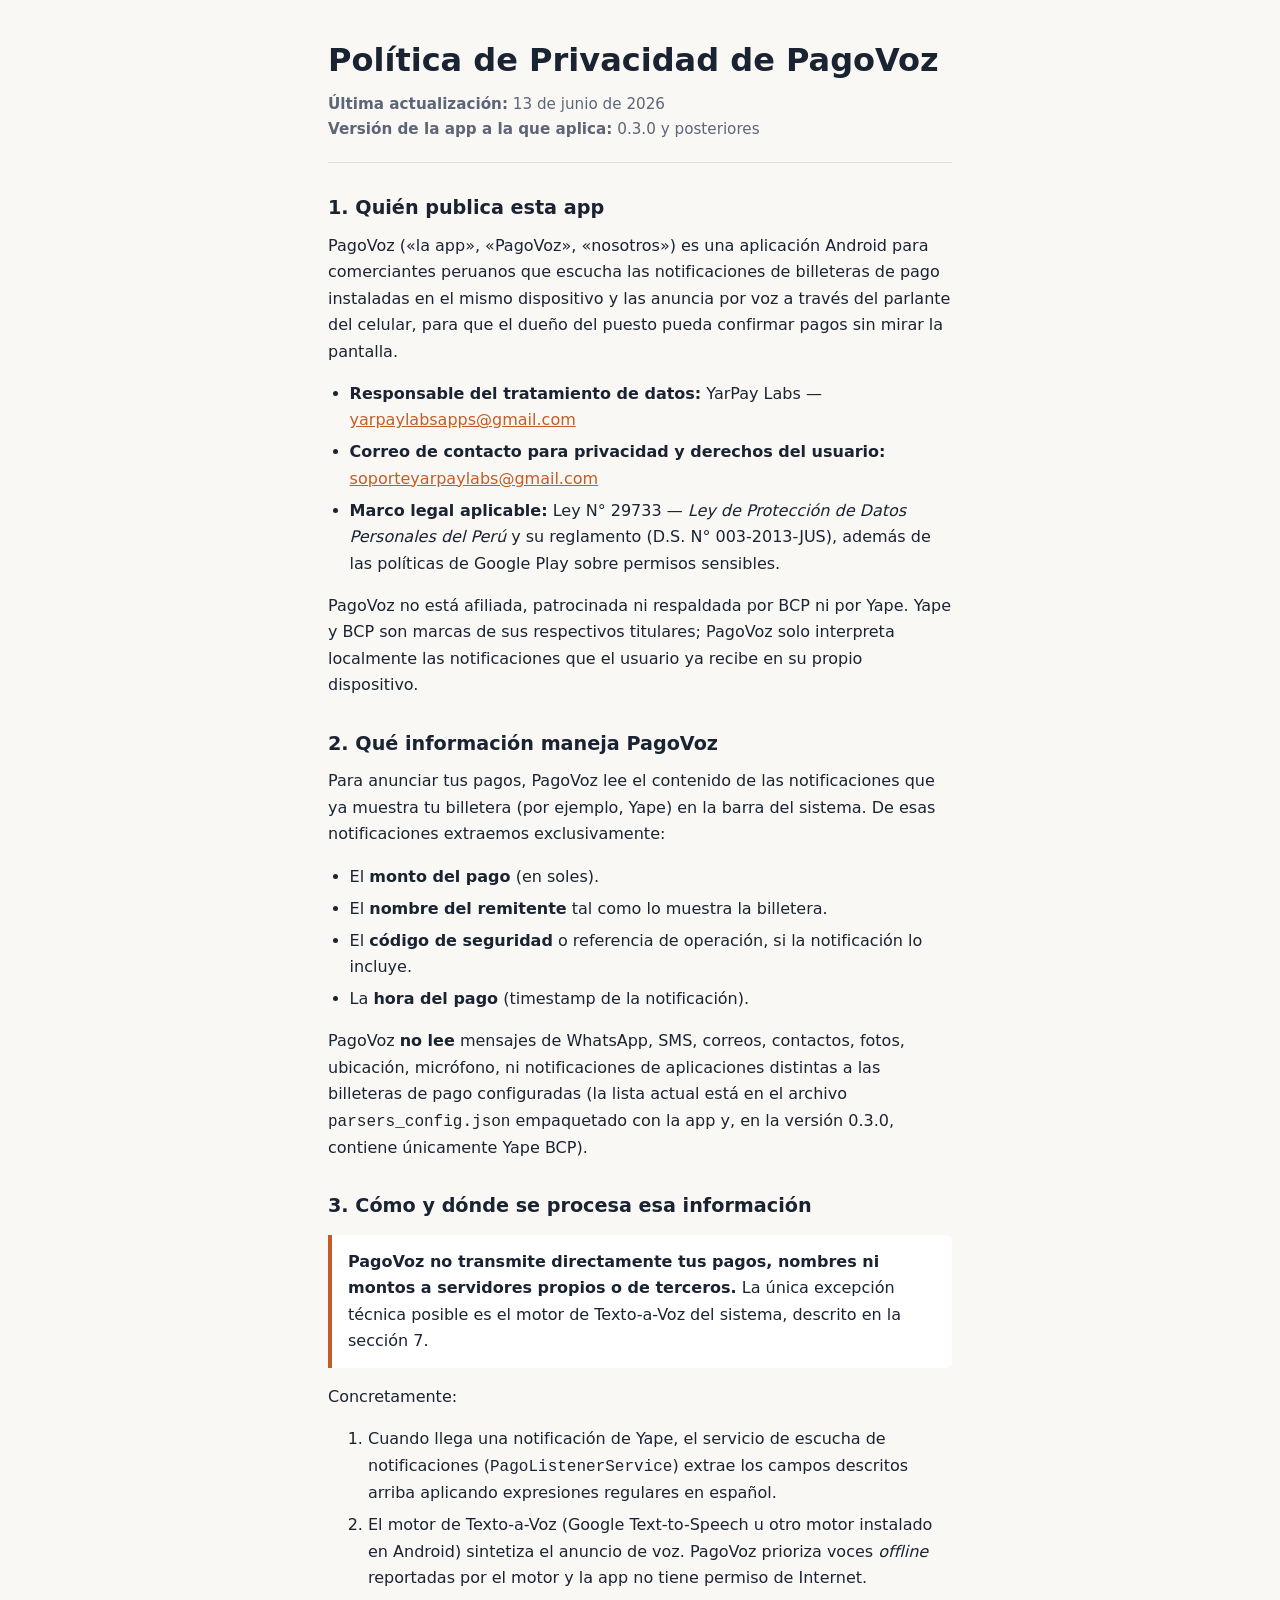
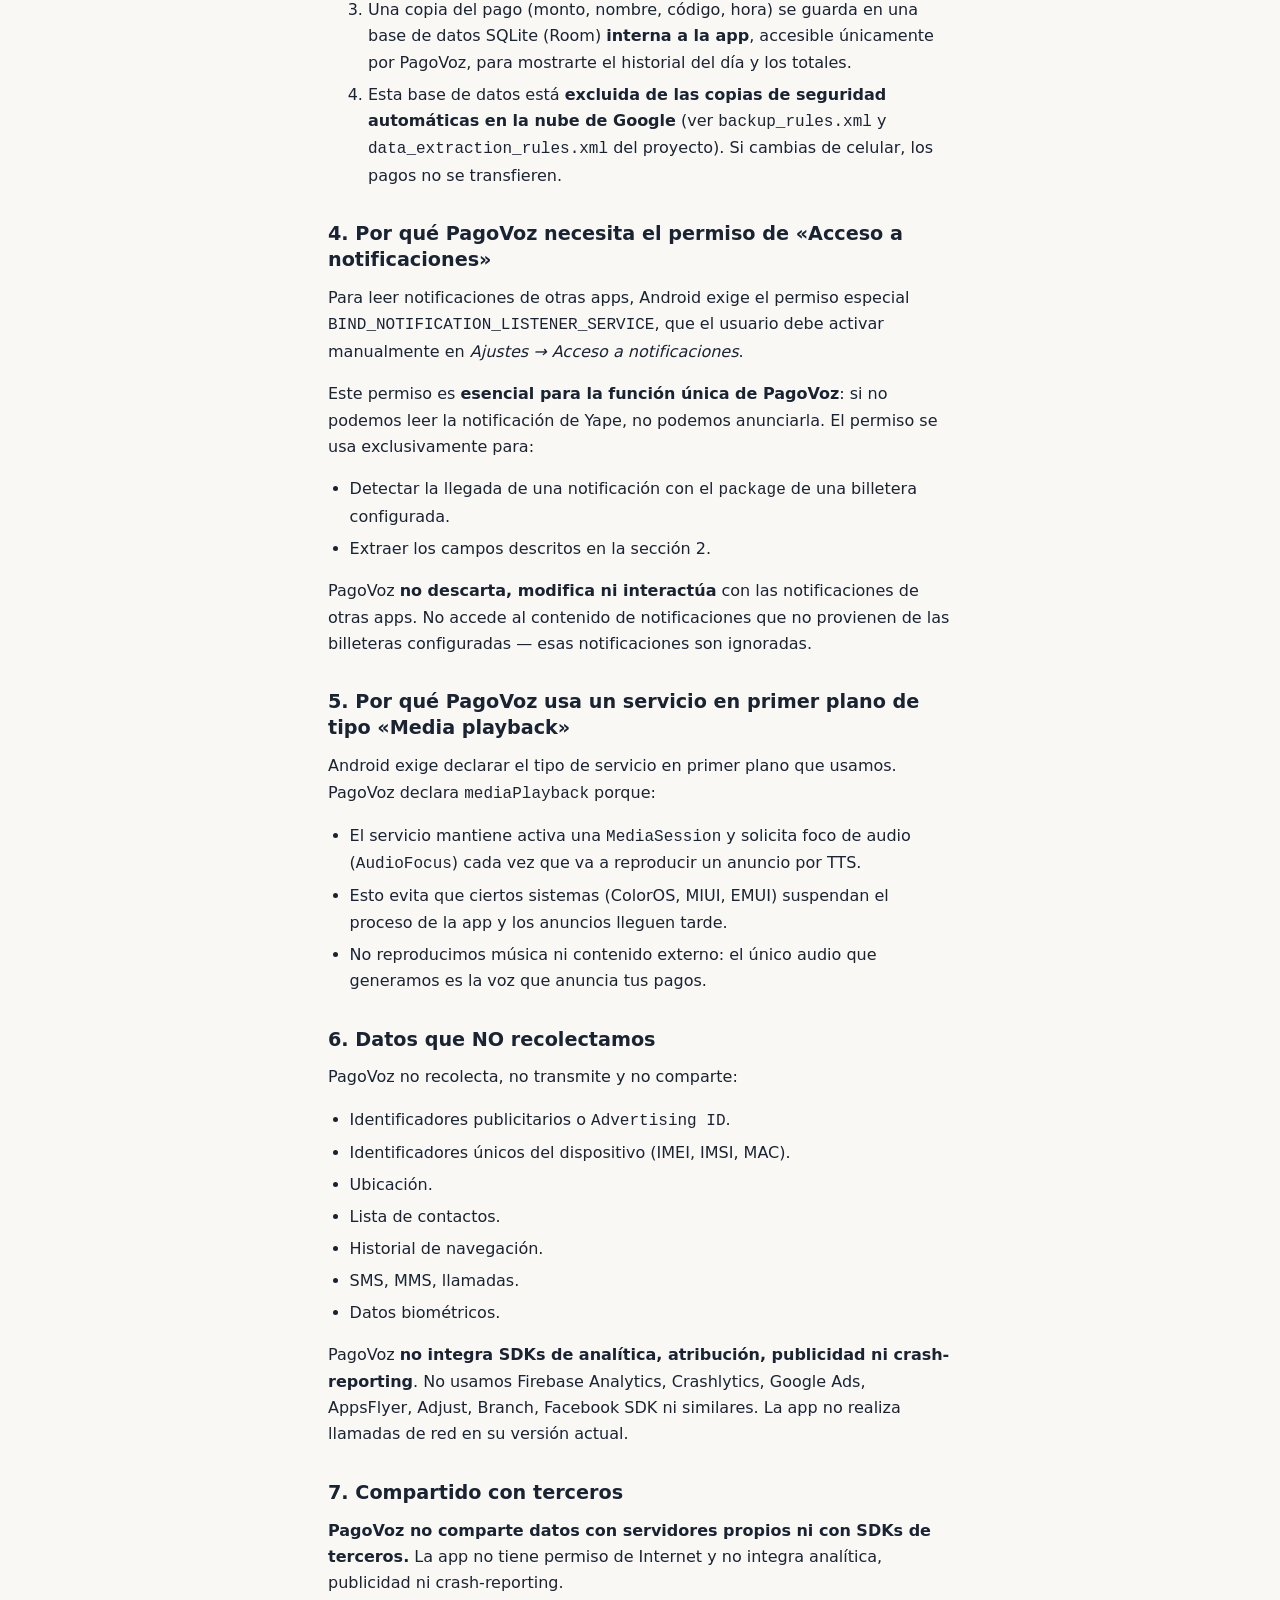
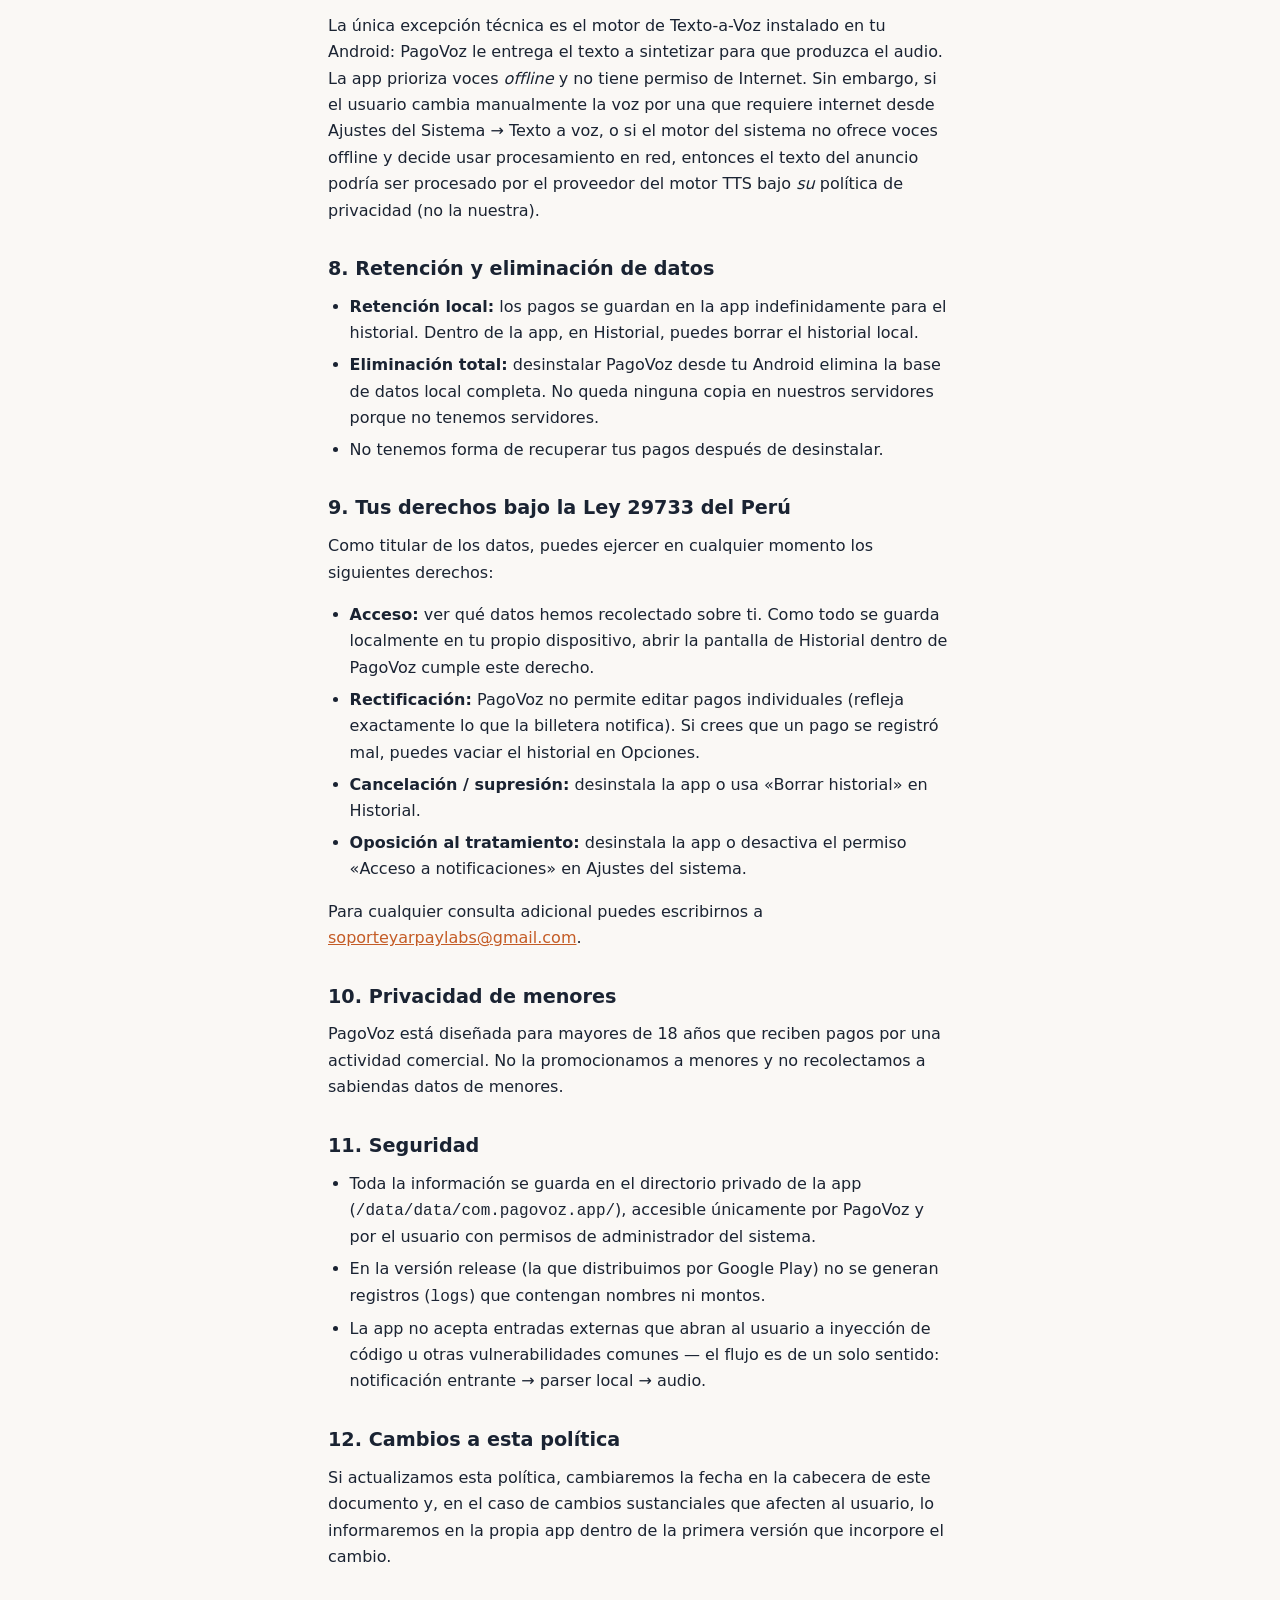
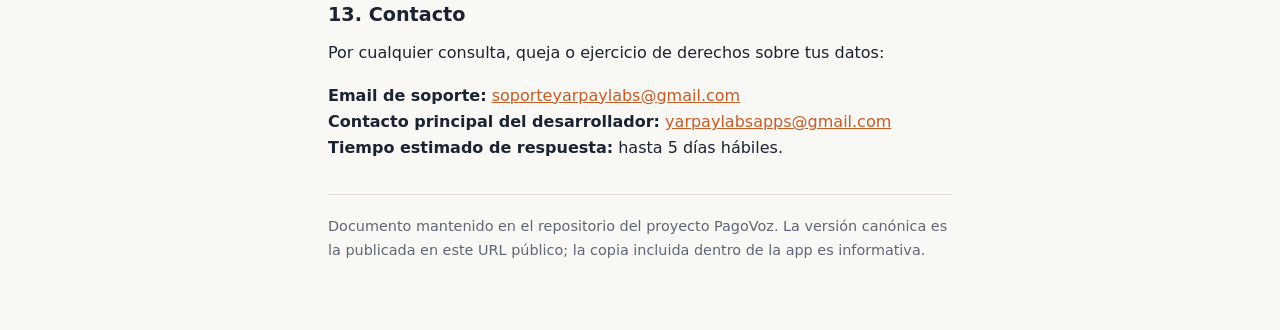
==== index.html @ a71afff2 "Publish PagoVoz privacy policy for GitHub Pages Co-authored-by: Cursor <cursoragent@cursor.com>" ====
<!DOCTYPE html>
<html lang="es">
<head>
  <meta charset="utf-8">
  <meta name="viewport" content="width=device-width, initial-scale=1">
  <title>Política de Privacidad — PagoVoz</title>
  <meta name="description" content="Política de privacidad de PagoVoz, app Android para anunciar pagos por voz en el dispositivo del comerciante.">
  <link rel="stylesheet" href="style.css">
</head>
<body>
  <main>
    <header>
      <h1>Política de Privacidad de PagoVoz</h1>
      <p class="meta">
        <strong>Última actualización:</strong> 13 de junio de 2026<br>
        <strong>Versión de la app a la que aplica:</strong> 0.3.0 y posteriores
      </p>
    </header>

    <section id="quien-publica">
      <h2>1. Quién publica esta app</h2>
      <p>
        PagoVoz («la app», «PagoVoz», «nosotros») es una aplicación Android para comerciantes
        peruanos que escucha las notificaciones de billeteras de pago instaladas en el mismo
        dispositivo y las anuncia por voz a través del parlante del celular, para que el dueño
        del puesto pueda confirmar pagos sin mirar la pantalla.
      </p>
      <ul>
        <li>
          <strong>Responsable del tratamiento de datos:</strong> YarPay Labs —
          <a href="mailto:yarpaylabsapps@gmail.com">yarpaylabsapps@gmail.com</a>
        </li>
        <li>
          <strong>Correo de contacto para privacidad y derechos del usuario:</strong>
          <a href="mailto:soporteyarpaylabs@gmail.com">soporteyarpaylabs@gmail.com</a>
        </li>
        <li>
          <strong>Marco legal aplicable:</strong> Ley N° 29733 — <em>Ley de Protección de Datos
          Personales del Perú</em> y su reglamento (D.S. N° 003-2013-JUS), además de las políticas
          de Google Play sobre permisos sensibles.
        </li>
      </ul>
      <p>
        PagoVoz no está afiliada, patrocinada ni respaldada por BCP ni por Yape. Yape y BCP son
        marcas de sus respectivos titulares; PagoVoz solo interpreta localmente las notificaciones
        que el usuario ya recibe en su propio dispositivo.
      </p>
    </section>

    <section id="informacion">
      <h2>2. Qué información maneja PagoVoz</h2>
      <p>
        Para anunciar tus pagos, PagoVoz lee el contenido de las notificaciones que ya muestra tu
        billetera (por ejemplo, Yape) en la barra del sistema. De esas notificaciones extraemos
        exclusivamente:
      </p>
      <ul>
        <li>El <strong>monto del pago</strong> (en soles).</li>
        <li>El <strong>nombre del remitente</strong> tal como lo muestra la billetera.</li>
        <li>El <strong>código de seguridad</strong> o referencia de operación, si la notificación lo incluye.</li>
        <li>La <strong>hora del pago</strong> (timestamp de la notificación).</li>
      </ul>
      <p>
        PagoVoz <strong>no lee</strong> mensajes de WhatsApp, SMS, correos, contactos, fotos,
        ubicación, micrófono, ni notificaciones de aplicaciones distintas a las billeteras de pago
        configuradas (la lista actual está en el archivo <code>parsers_config.json</code>
        empaquetado con la app y, en la versión 0.3.0, contiene únicamente Yape BCP).
      </p>
    </section>

    <section id="procesamiento">
      <h2>3. Cómo y dónde se procesa esa información</h2>
      <blockquote>
        <p>
          <strong>PagoVoz no transmite directamente tus pagos, nombres ni montos a servidores
          propios o de terceros.</strong>
          La única excepción técnica posible es el motor de Texto-a-Voz del sistema, descrito en
          la sección 7.
        </p>
      </blockquote>
      <p>Concretamente:</p>
      <ol>
        <li>
          Cuando llega una notificación de Yape, el servicio de escucha de notificaciones
          (<code>PagoListenerService</code>) extrae los campos descritos arriba aplicando
          expresiones regulares en español.
        </li>
        <li>
          El motor de Texto-a-Voz (Google Text-to-Speech u otro motor instalado en Android)
          sintetiza el anuncio de voz. PagoVoz prioriza voces <em>offline</em> reportadas por el
          motor y la app no tiene permiso de Internet.
        </li>
        <li>
          Una copia del pago (monto, nombre, código, hora) se guarda en una base de datos SQLite
          (Room) <strong>interna a la app</strong>, accesible únicamente por PagoVoz, para
          mostrarte el historial del día y los totales.
        </li>
        <li>
          Esta base de datos está <strong>excluida de las copias de seguridad automáticas en la
          nube de Google</strong> (ver <code>backup_rules.xml</code> y
          <code>data_extraction_rules.xml</code> del proyecto). Si cambias de celular, los pagos no
          se transfieren.
        </li>
      </ol>
    </section>

    <section id="permiso-notificaciones">
      <h2>4. Por qué PagoVoz necesita el permiso de «Acceso a notificaciones»</h2>
      <p>
        Para leer notificaciones de otras apps, Android exige el permiso especial
        <code>BIND_NOTIFICATION_LISTENER_SERVICE</code>, que el usuario debe activar manualmente en
        <em>Ajustes → Acceso a notificaciones</em>.
      </p>
      <p>
        Este permiso es <strong>esencial para la función única de PagoVoz</strong>: si no podemos
        leer la notificación de Yape, no podemos anunciarla. El permiso se usa exclusivamente para:
      </p>
      <ul>
        <li>Detectar la llegada de una notificación con el <code>package</code> de una billetera configurada.</li>
        <li>Extraer los campos descritos en la sección 2.</li>
      </ul>
      <p>
        PagoVoz <strong>no descarta, modifica ni interactúa</strong> con las notificaciones de
        otras apps. No accede al contenido de notificaciones que no provienen de las billeteras
        configuradas — esas notificaciones son ignoradas.
      </p>
    </section>

    <section id="servicio-primer-plano">
      <h2>5. Por qué PagoVoz usa un servicio en primer plano de tipo «Media playback»</h2>
      <p>
        Android exige declarar el tipo de servicio en primer plano que usamos. PagoVoz declara
        <code>mediaPlayback</code> porque:
      </p>
      <ul>
        <li>
          El servicio mantiene activa una <code>MediaSession</code> y solicita foco de audio
          (<code>AudioFocus</code>) cada vez que va a reproducir un anuncio por TTS.
        </li>
        <li>
          Esto evita que ciertos sistemas (ColorOS, MIUI, EMUI) suspendan el proceso de la app y
          los anuncios lleguen tarde.
        </li>
        <li>
          No reproducimos música ni contenido externo: el único audio que generamos es la voz que
          anuncia tus pagos.
        </li>
      </ul>
    </section>

    <section id="no-recolectamos">
      <h2>6. Datos que NO recolectamos</h2>
      <p>PagoVoz no recolecta, no transmite y no comparte:</p>
      <ul>
        <li>Identificadores publicitarios o <code>Advertising ID</code>.</li>
        <li>Identificadores únicos del dispositivo (IMEI, IMSI, MAC).</li>
        <li>Ubicación.</li>
        <li>Lista de contactos.</li>
        <li>Historial de navegación.</li>
        <li>SMS, MMS, llamadas.</li>
        <li>Datos biométricos.</li>
      </ul>
      <p>
        PagoVoz <strong>no integra SDKs de analítica, atribución, publicidad ni
        crash-reporting</strong>. No usamos Firebase Analytics, Crashlytics, Google Ads, AppsFlyer,
        Adjust, Branch, Facebook SDK ni similares. La app no realiza llamadas de red en su versión
        actual.
      </p>
    </section>

    <section id="terceros">
      <h2>7. Compartido con terceros</h2>
      <p>
        <strong>PagoVoz no comparte datos con servidores propios ni con SDKs de terceros.</strong>
        La app no tiene permiso de Internet y no integra analítica, publicidad ni
        crash-reporting.
      </p>
      <p>
        La única excepción técnica es el motor de Texto-a-Voz instalado en tu Android: PagoVoz le
        entrega el texto a sintetizar para que produzca el audio. La app prioriza voces
        <em>offline</em> y no tiene permiso de Internet. Sin embargo, si el usuario cambia
        manualmente la voz por una que requiere internet desde Ajustes del Sistema → Texto a voz, o
        si el motor del sistema no ofrece voces offline y decide usar procesamiento en red,
        entonces el texto del anuncio podría ser procesado por el proveedor del motor TTS bajo
        <em>su</em> política de privacidad (no la nuestra).
      </p>
    </section>

    <section id="retencion">
      <h2>8. Retención y eliminación de datos</h2>
      <ul>
        <li>
          <strong>Retención local:</strong> los pagos se guardan en la app indefinidamente para el
          historial. Dentro de la app, en Historial, puedes borrar el historial local.
        </li>
        <li>
          <strong>Eliminación total:</strong> desinstalar PagoVoz desde tu Android elimina la base
          de datos local completa. No queda ninguna copia en nuestros servidores porque no tenemos
          servidores.
        </li>
        <li>No tenemos forma de recuperar tus pagos después de desinstalar.</li>
      </ul>
    </section>

    <section id="derechos">
      <h2>9. Tus derechos bajo la Ley 29733 del Perú</h2>
      <p>Como titular de los datos, puedes ejercer en cualquier momento los siguientes derechos:</p>
      <ul>
        <li>
          <strong>Acceso:</strong> ver qué datos hemos recolectado sobre ti. Como todo se guarda
          localmente en tu propio dispositivo, abrir la pantalla de Historial dentro de PagoVoz
          cumple este derecho.
        </li>
        <li>
          <strong>Rectificación:</strong> PagoVoz no permite editar pagos individuales (refleja
          exactamente lo que la billetera notifica). Si crees que un pago se registró mal, puedes
          vaciar el historial en Opciones.
        </li>
        <li>
          <strong>Cancelación / supresión:</strong> desinstala la app o usa «Borrar historial» en
          Historial.
        </li>
        <li>
          <strong>Oposición al tratamiento:</strong> desinstala la app o desactiva el permiso
          «Acceso a notificaciones» en Ajustes del sistema.
        </li>
      </ul>
      <p>
        Para cualquier consulta adicional puedes escribirnos a
        <a href="mailto:soporteyarpaylabs@gmail.com">soporteyarpaylabs@gmail.com</a>.
      </p>
    </section>

    <section id="menores">
      <h2>10. Privacidad de menores</h2>
      <p>
        PagoVoz está diseñada para mayores de 18 años que reciben pagos por una actividad comercial.
        No la promocionamos a menores y no recolectamos a sabiendas datos de menores.
      </p>
    </section>

    <section id="seguridad">
      <h2>11. Seguridad</h2>
      <ul>
        <li>
          Toda la información se guarda en el directorio privado de la app
          (<code>/data/data/com.pagovoz.app/</code>), accesible únicamente por PagoVoz y por el
          usuario con permisos de administrador del sistema.
        </li>
        <li>
          En la versión release (la que distribuimos por Google Play) no se generan registros
          (<code>logs</code>) que contengan nombres ni montos.
        </li>
        <li>
          La app no acepta entradas externas que abran al usuario a inyección de código u otras
          vulnerabilidades comunes — el flujo es de un solo sentido: notificación entrante → parser
          local → audio.
        </li>
      </ul>
    </section>

    <section id="cambios">
      <h2>12. Cambios a esta política</h2>
      <p>
        Si actualizamos esta política, cambiaremos la fecha en la cabecera de este documento y, en
        el caso de cambios sustanciales que afecten al usuario, lo informaremos en la propia app
        dentro de la primera versión que incorpore el cambio.
      </p>
    </section>

    <section id="contacto">
      <h2>13. Contacto</h2>
      <p>Por cualquier consulta, queja o ejercicio de derechos sobre tus datos:</p>
      <p>
        <strong>Email de soporte:</strong>
        <a href="mailto:soporteyarpaylabs@gmail.com">soporteyarpaylabs@gmail.com</a><br>
        <strong>Contacto principal del desarrollador:</strong>
        <a href="mailto:yarpaylabsapps@gmail.com">yarpaylabsapps@gmail.com</a><br>
        <strong>Tiempo estimado de respuesta:</strong> hasta 5 días hábiles.
      </p>
    </section>

    <footer>
      <p>
        Documento mantenido en el repositorio del proyecto PagoVoz. La versión canónica es la
        publicada en este URL público; la copia incluida dentro de la app es informativa.
      </p>
    </footer>
  </main>
</body>
</html>
---- style.css ----
:root {
  color-scheme: light;
  --bg: #faf8f5;
  --text: #1a2332;
  --muted: #5c6678;
  --accent: #c45c26;
  --border: #e4ddd4;
  --max-width: 42rem;
}

* {
  box-sizing: border-box;
}

body {
  margin: 0;
  font-family: system-ui, -apple-system, "Segoe UI", Roboto, "Helvetica Neue", Arial, sans-serif;
  font-size: 1rem;
  line-height: 1.65;
  color: var(--text);
  background: var(--bg);
}

main {
  max-width: var(--max-width);
  margin: 0 auto;
  padding: 2rem 1.25rem 3rem;
}

header {
  margin-bottom: 2rem;
  padding-bottom: 1.25rem;
  border-bottom: 1px solid var(--border);
}

h1 {
  margin: 0 0 0.75rem;
  font-size: 1.75rem;
  line-height: 1.25;
}

.meta {
  margin: 0;
  color: var(--muted);
  font-size: 0.95rem;
}

h2 {
  margin: 2rem 0 0.75rem;
  font-size: 1.2rem;
  line-height: 1.35;
}

p,
ul {
  margin: 0 0 1rem;
}

ul {
  padding-left: 1.35rem;
}

li {
  margin-bottom: 0.35rem;
}

strong {
  font-weight: 600;
}

a {
  color: var(--accent);
}

blockquote {
  margin: 1rem 0;
  padding: 0.85rem 1rem;
  border-left: 4px solid var(--accent);
  background: #fff;
  border-radius: 0 6px 6px 0;
}

blockquote p:last-child {
  margin-bottom: 0;
}

hr {
  border: 0;
  border-top: 1px solid var(--border);
  margin: 2rem 0;
}

footer {
  margin-top: 2rem;
  padding-top: 1.25rem;
  border-top: 1px solid var(--border);
  color: var(--muted);
  font-size: 0.9rem;
}

@media (min-width: 640px) {
  main {
    padding: 2.5rem 1.5rem 4rem;
  }

  h1 {
    font-size: 2rem;
  }
}
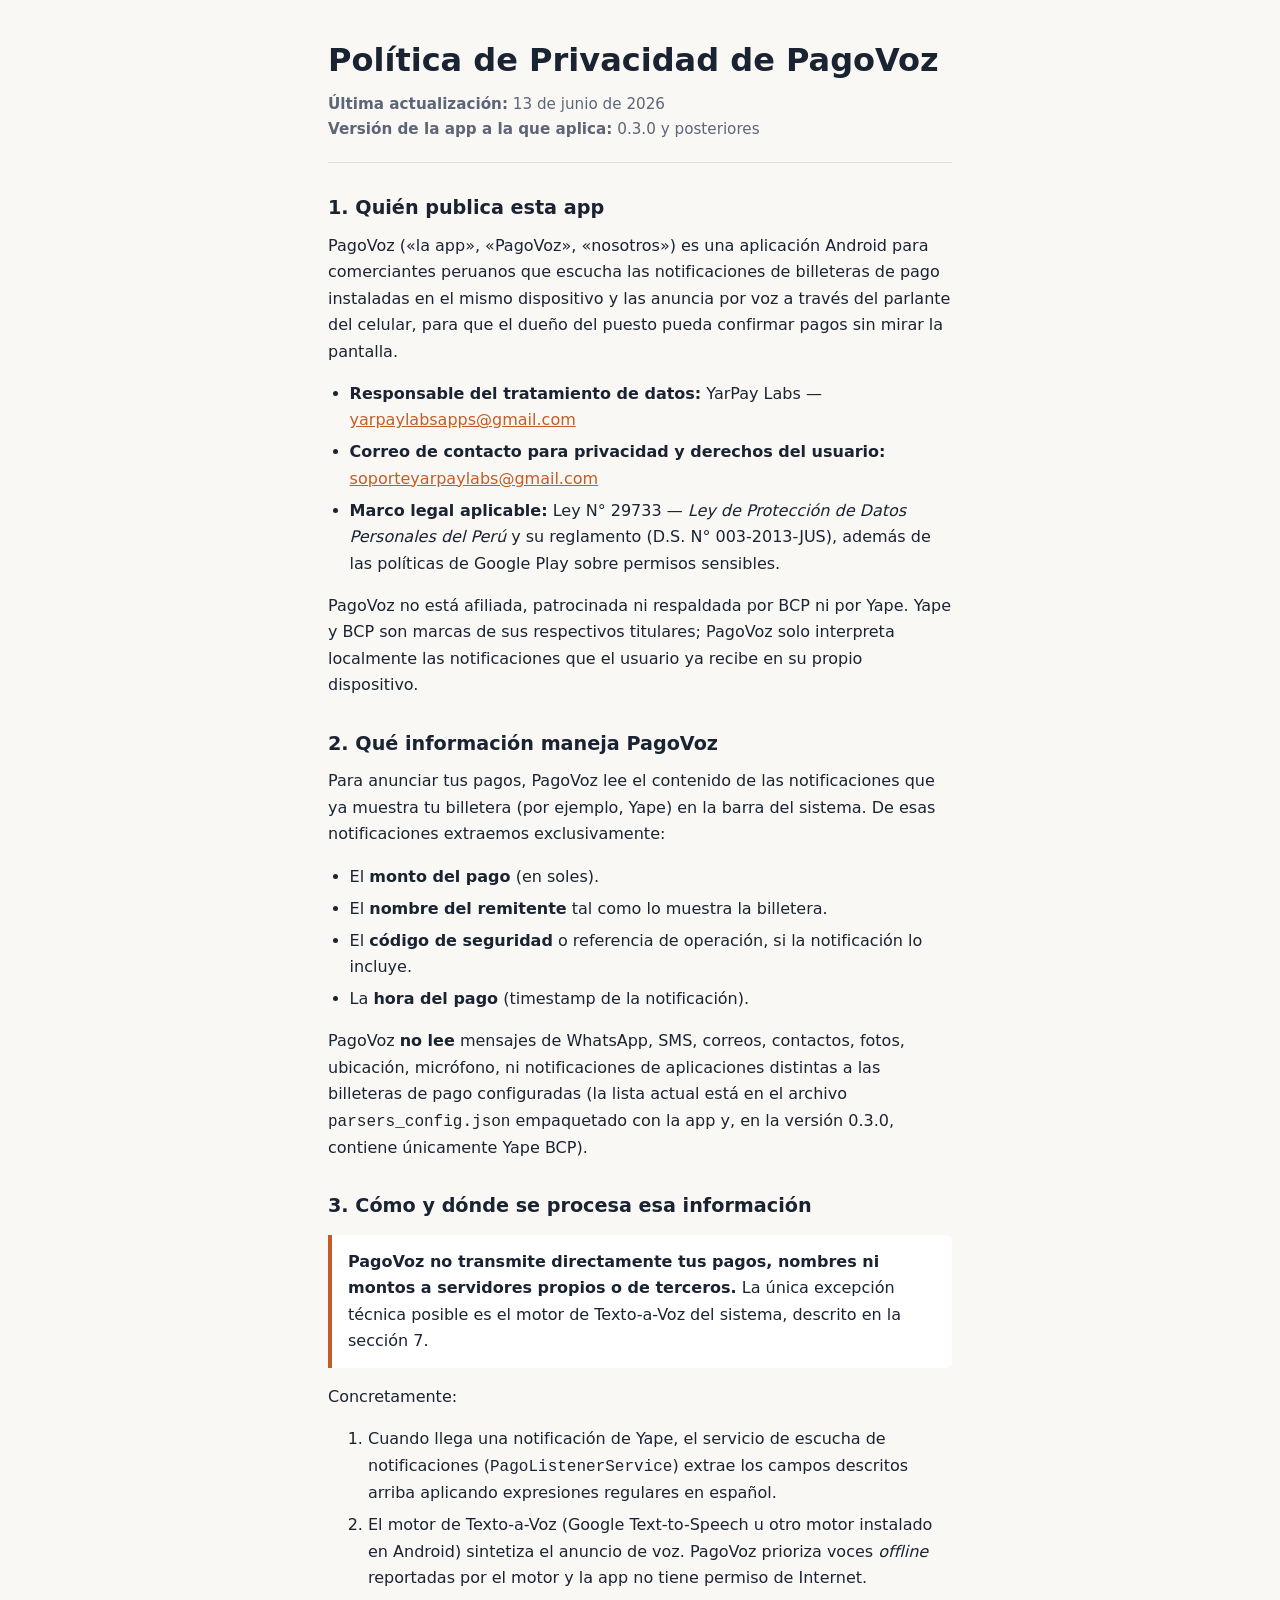
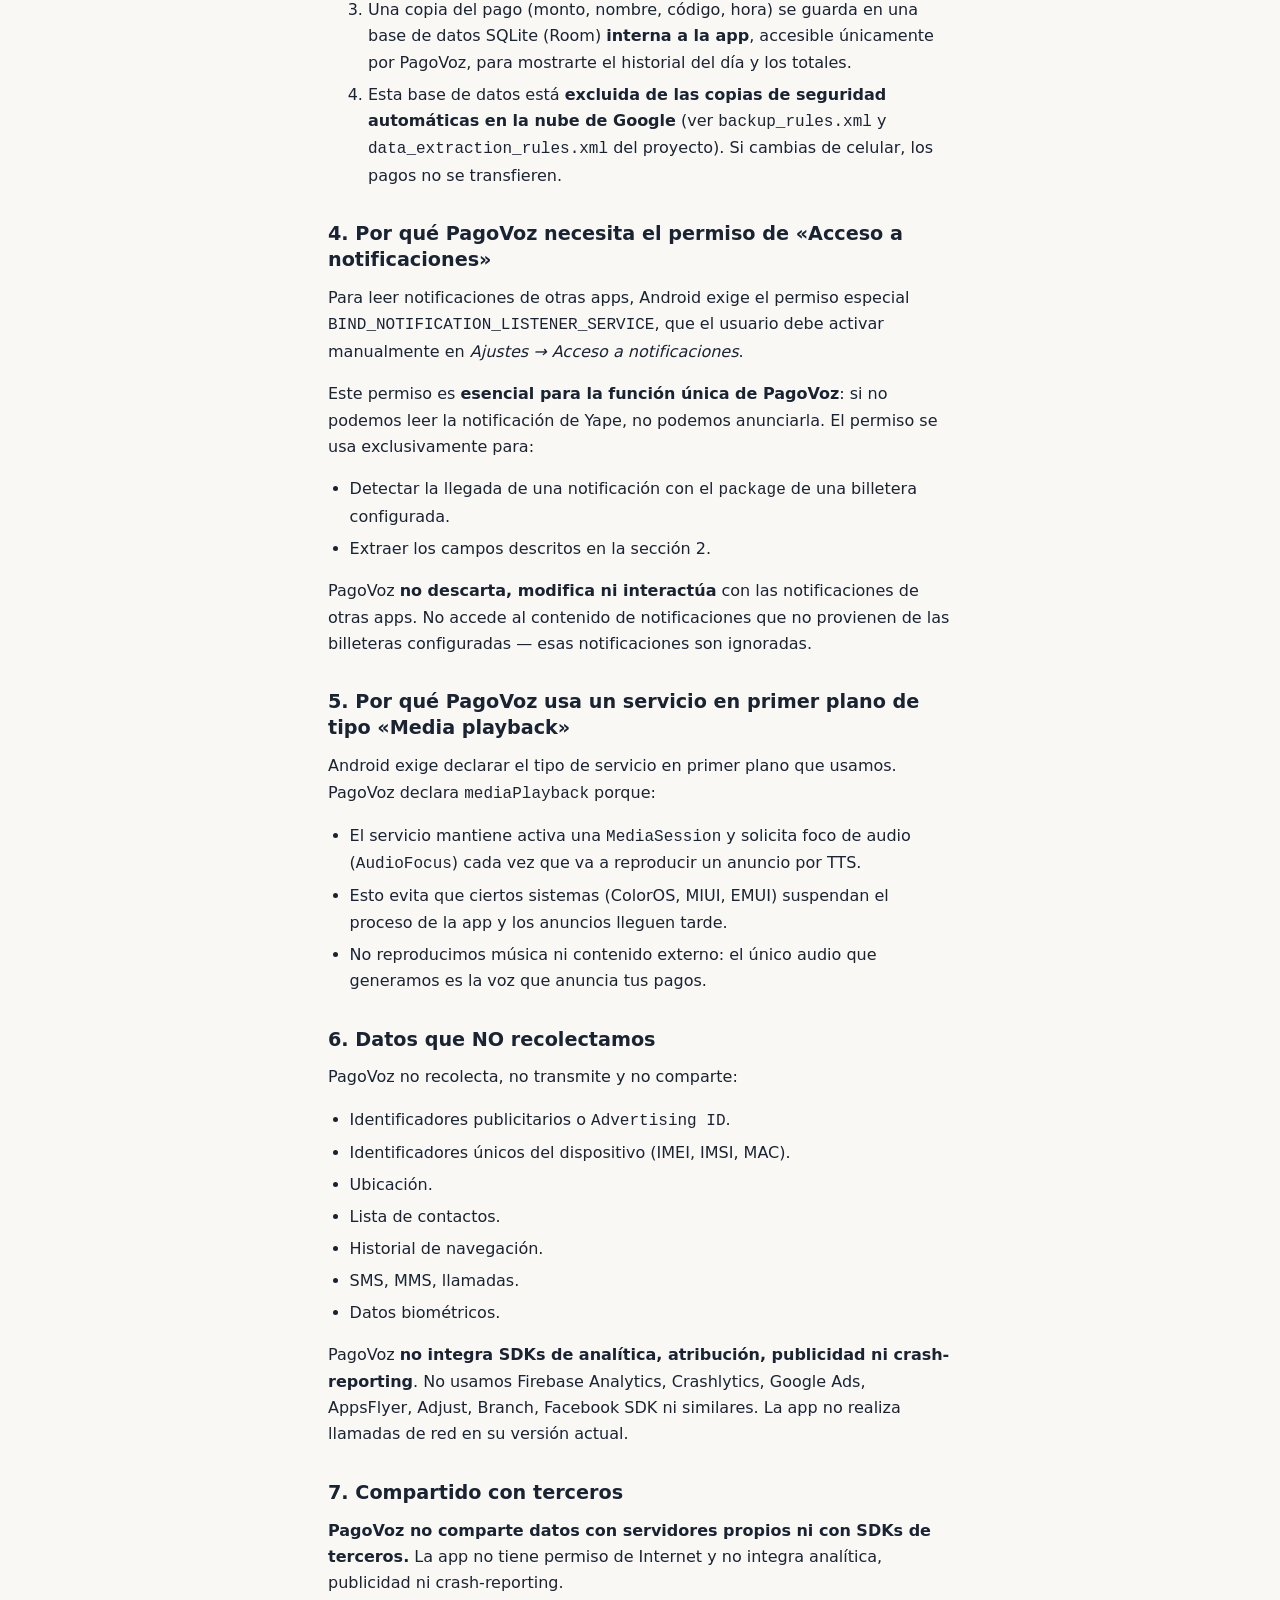
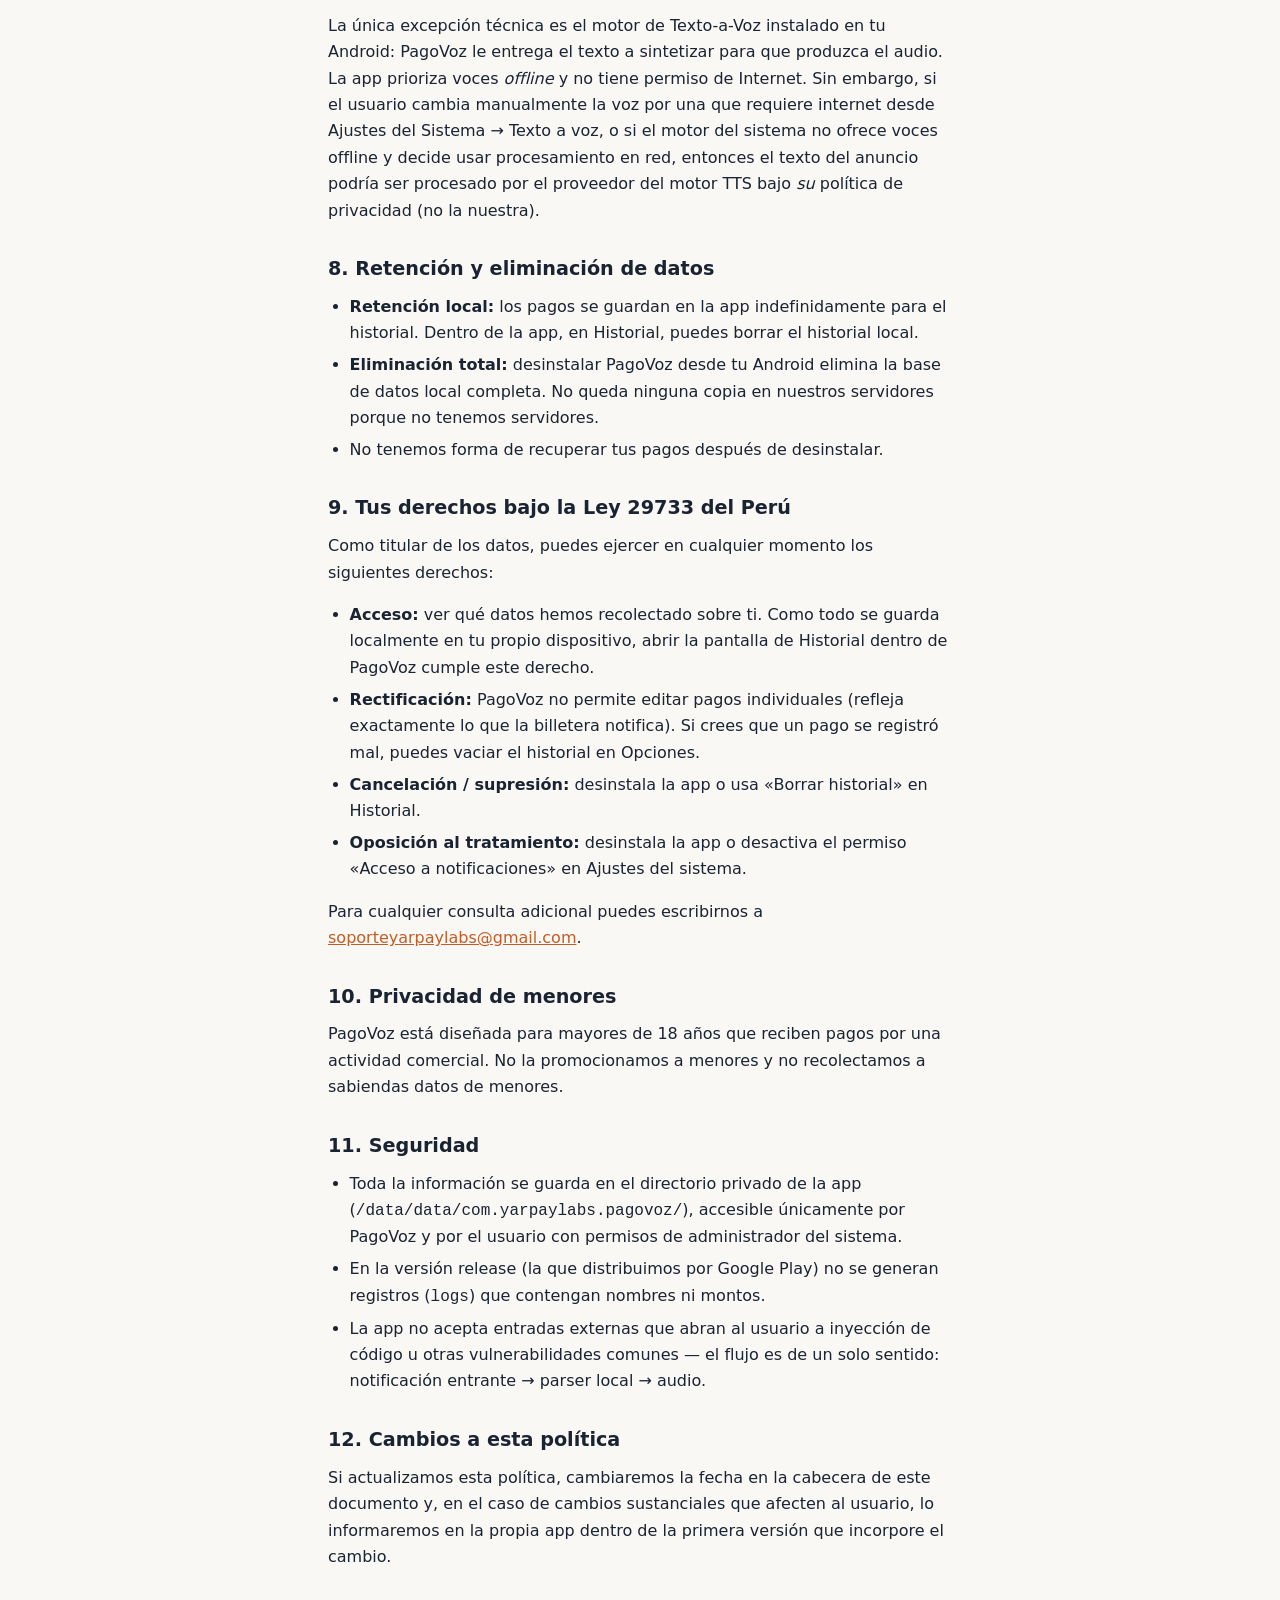
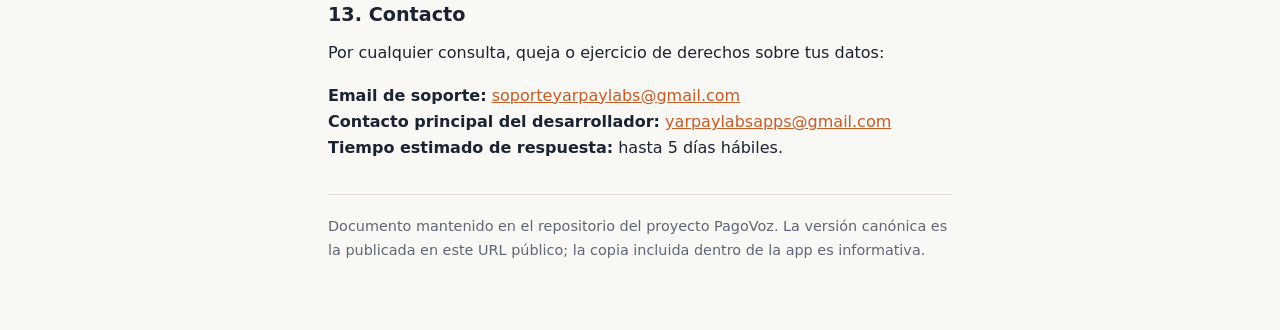
==== commit 0e294e1c: "Update app package in privacy policy Co-authored-by: Cursor <cursoragent@cursor.com>" ====
--- a/index.html
+++ b/index.html
@@ -244,7 +244,7 @@
       <ul>
         <li>
           Toda la información se guarda en el directorio privado de la app
-          (<code>/data/data/com.pagovoz.app/</code>), accesible únicamente por PagoVoz y por el
+          (<code>/data/data/com.yarpaylabs.pagovoz/</code>), accesible únicamente por PagoVoz y por el
           usuario con permisos de administrador del sistema.
         </li>
         <li>
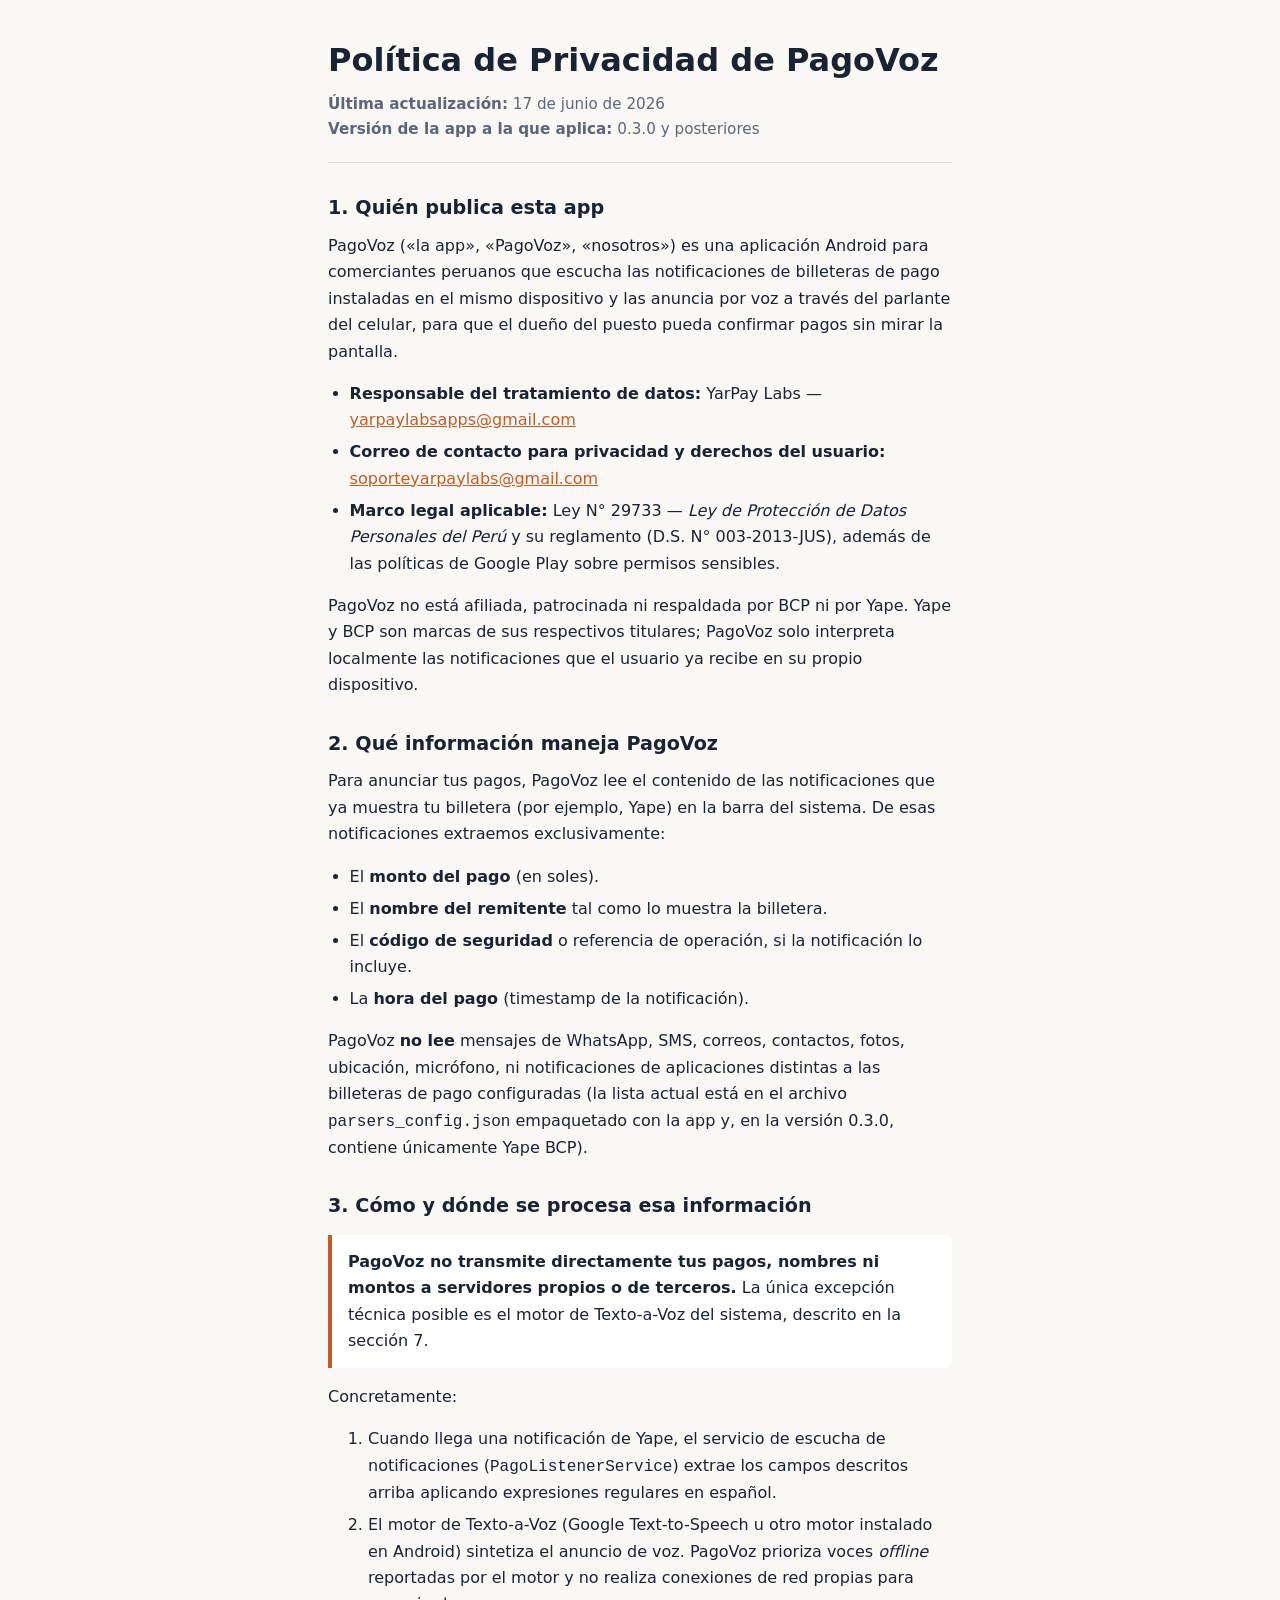
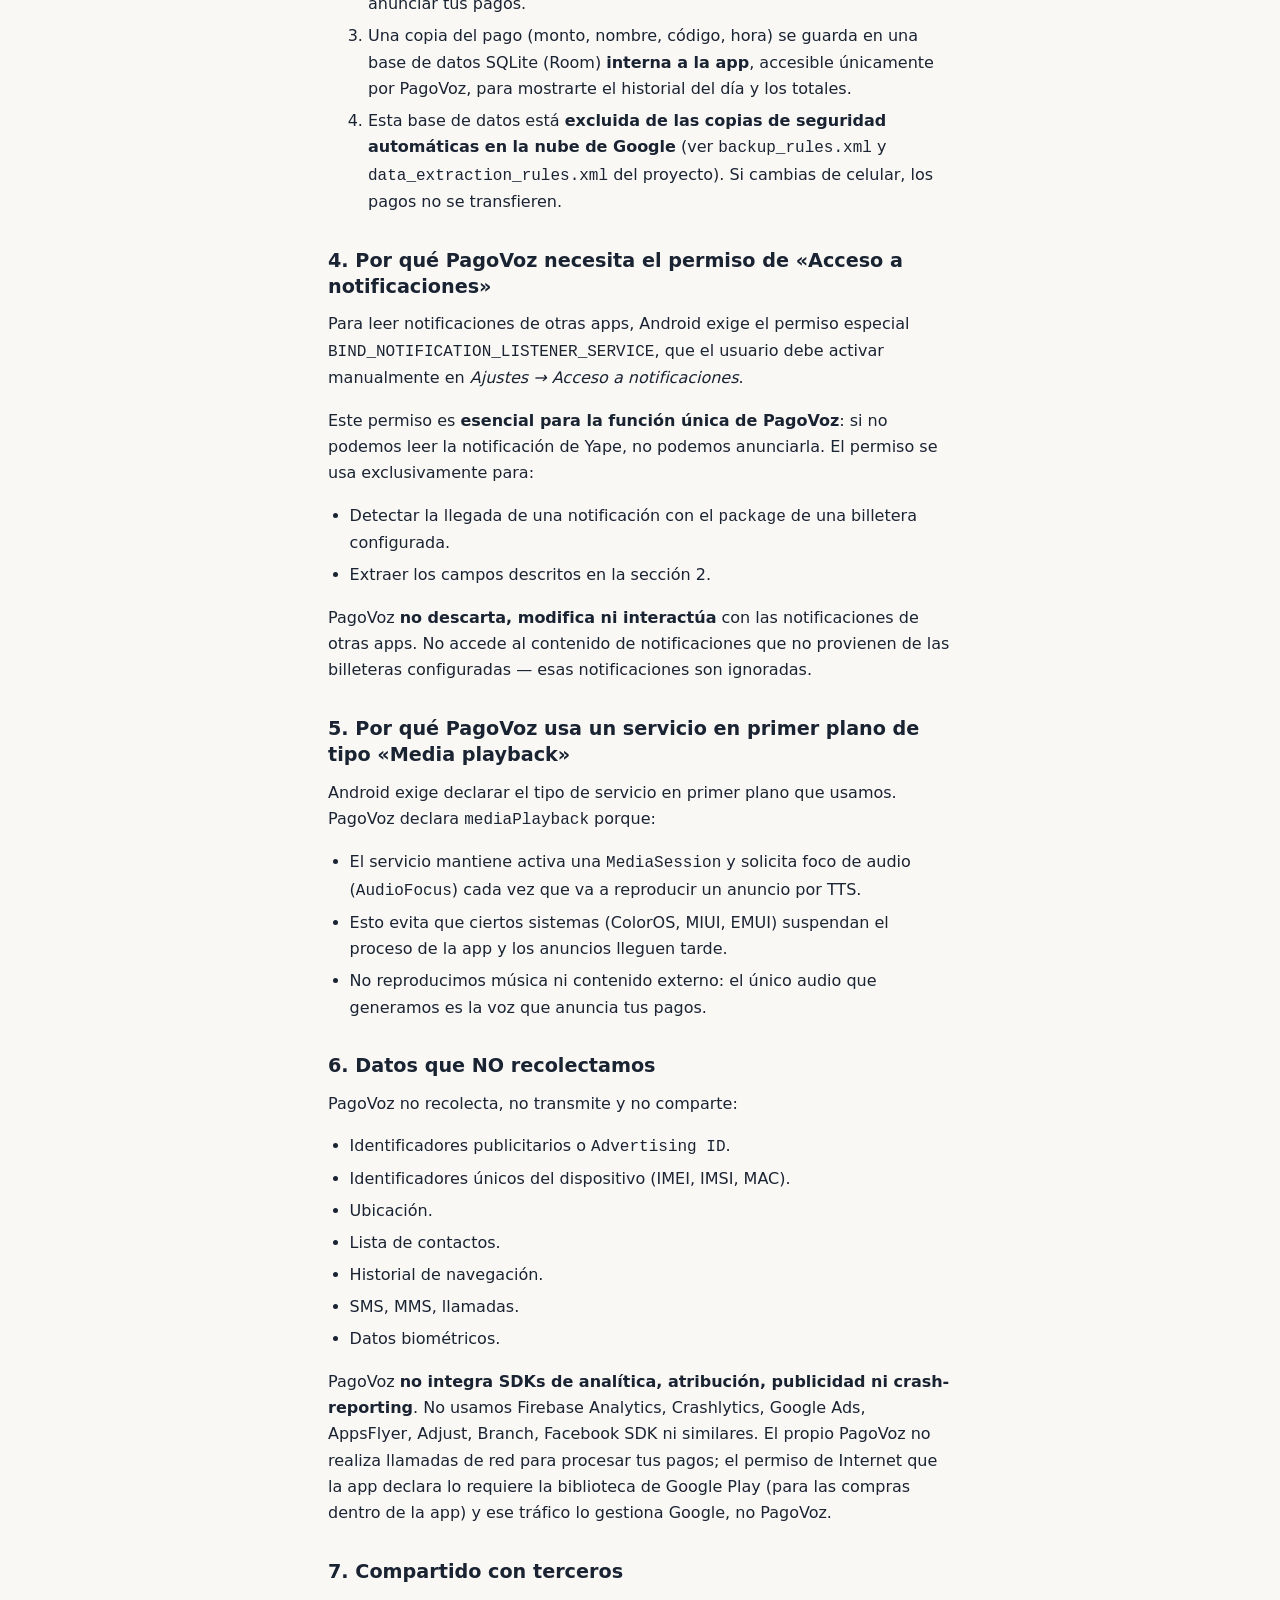
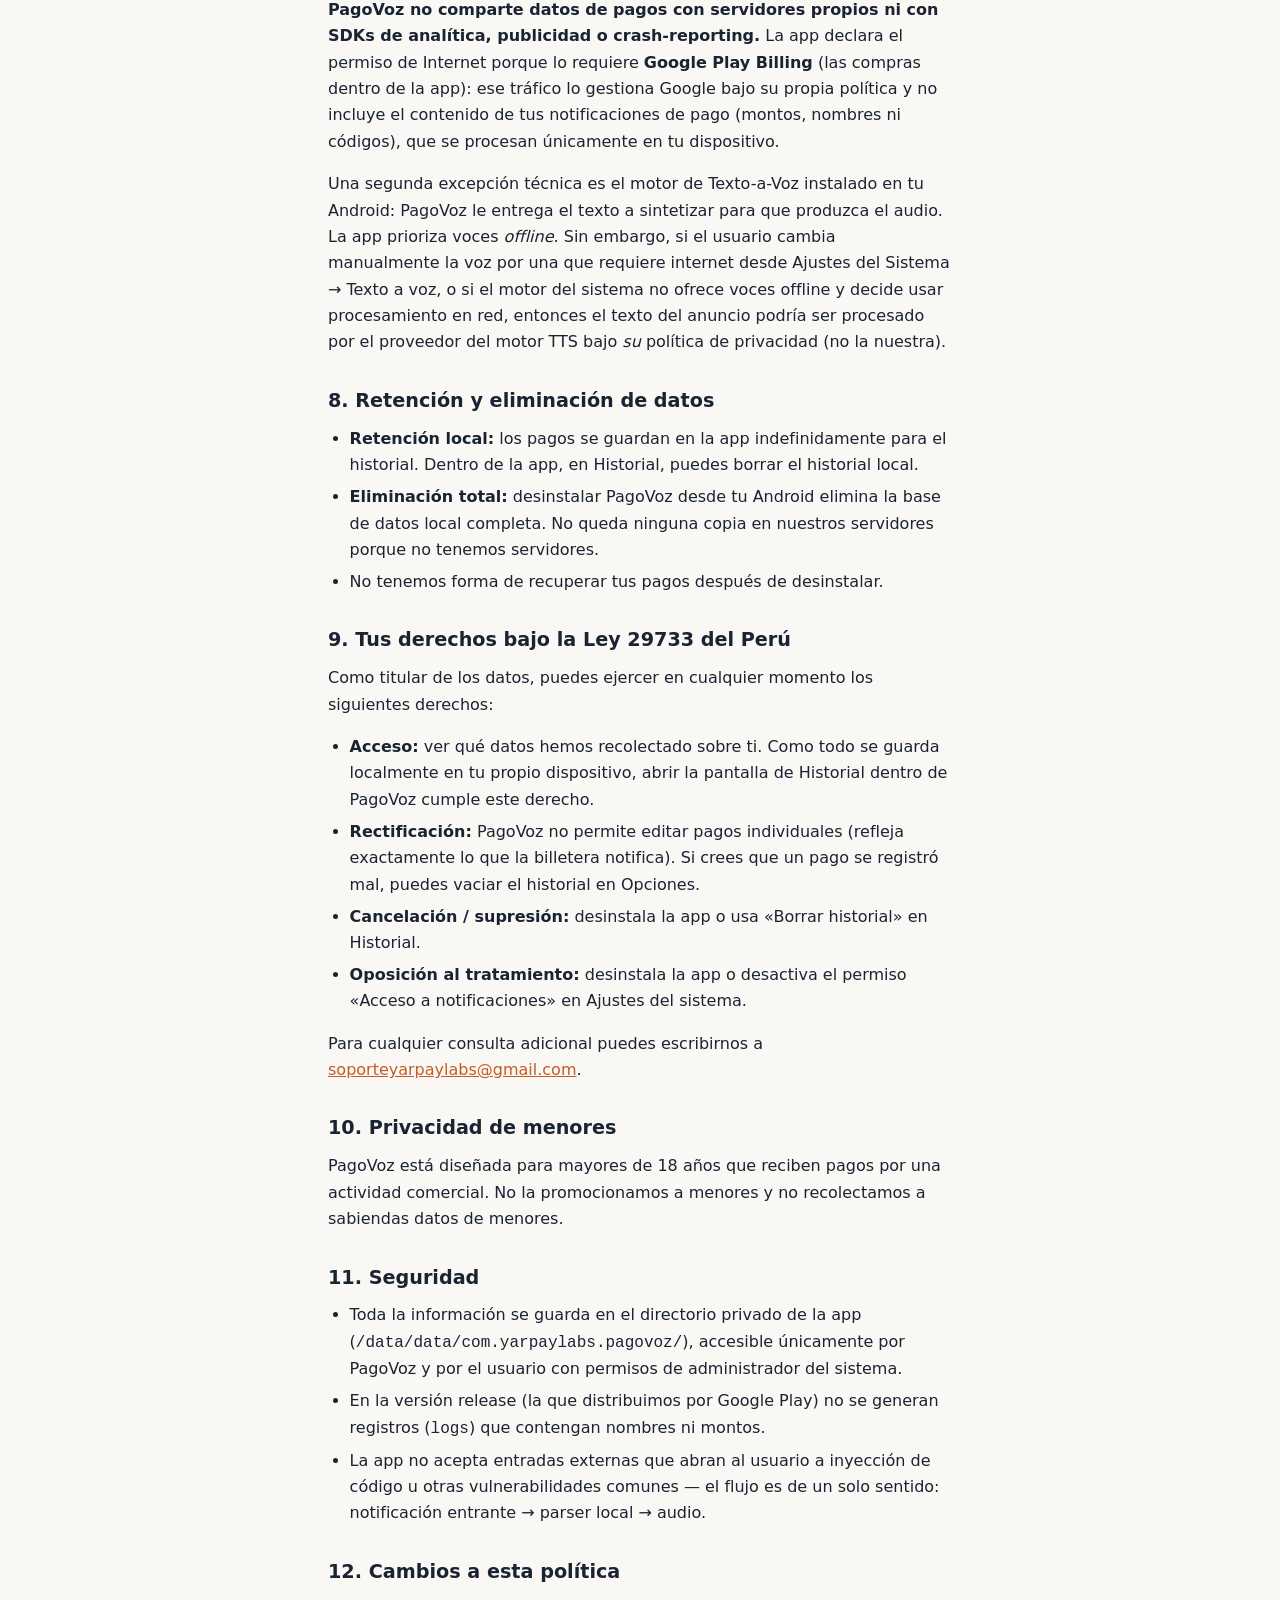
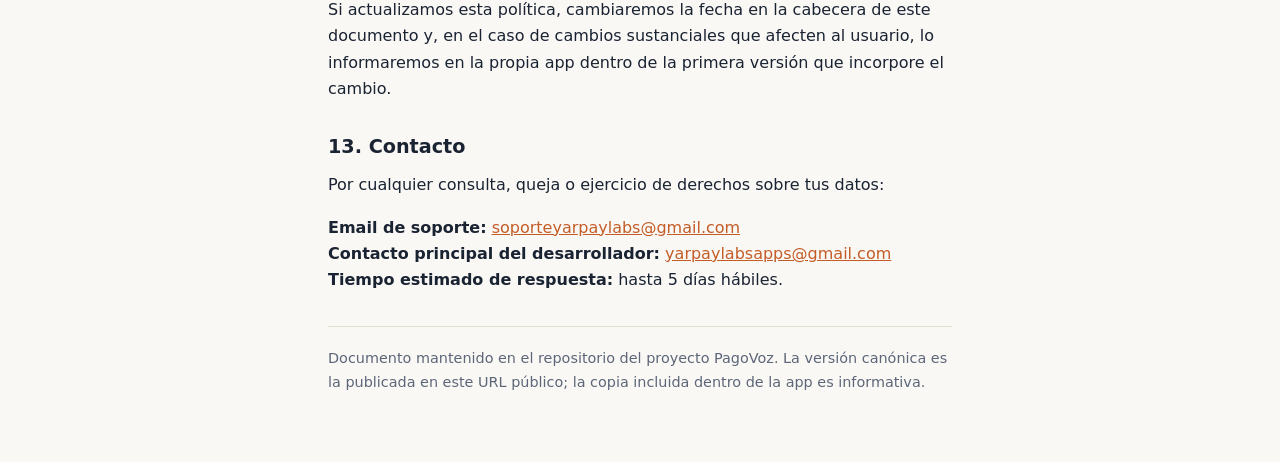
==== commit 2fcdf848: "Política: declarar INTERNET (requerido por Google Play Billing) Corrige "sin permiso de Internet": e" ====
--- a/index.html
+++ b/index.html
@@ -12,7 +12,7 @@
     <header>
       <h1>Política de Privacidad de PagoVoz</h1>
       <p class="meta">
-        <strong>Última actualización:</strong> 13 de junio de 2026<br>
+        <strong>Última actualización:</strong> 17 de junio de 2026<br>
         <strong>Versión de la app a la que aplica:</strong> 0.3.0 y posteriores
       </p>
     </header>
@@ -88,7 +88,7 @@
         <li>
           El motor de Texto-a-Voz (Google Text-to-Speech u otro motor instalado en Android)
           sintetiza el anuncio de voz. PagoVoz prioriza voces <em>offline</em> reportadas por el
-          motor y la app no tiene permiso de Internet.
+          motor y no realiza conexiones de red propias para anunciar tus pagos.
         </li>
         <li>
           Una copia del pago (monto, nombre, código, hora) se guarda en una base de datos SQLite
@@ -163,22 +163,25 @@
       <p>
         PagoVoz <strong>no integra SDKs de analítica, atribución, publicidad ni
         crash-reporting</strong>. No usamos Firebase Analytics, Crashlytics, Google Ads, AppsFlyer,
-        Adjust, Branch, Facebook SDK ni similares. La app no realiza llamadas de red en su versión
-        actual.
+        Adjust, Branch, Facebook SDK ni similares. El propio PagoVoz no realiza llamadas de red para
+        procesar tus pagos; el permiso de Internet que la app declara lo requiere la biblioteca de
+        Google Play (para las compras dentro de la app) y ese tráfico lo gestiona Google, no PagoVoz.
       </p>
     </section>
 
     <section id="terceros">
       <h2>7. Compartido con terceros</h2>
       <p>
-        <strong>PagoVoz no comparte datos con servidores propios ni con SDKs de terceros.</strong>
-        La app no tiene permiso de Internet y no integra analítica, publicidad ni
-        crash-reporting.
-      </p>
-      <p>
-        La única excepción técnica es el motor de Texto-a-Voz instalado en tu Android: PagoVoz le
+        <strong>PagoVoz no comparte datos de pagos con servidores propios ni con SDKs de analítica,
+        publicidad o crash-reporting.</strong> La app declara el permiso de Internet porque lo
+        requiere <strong>Google Play Billing</strong> (las compras dentro de la app): ese tráfico lo
+        gestiona Google bajo su propia política y no incluye el contenido de tus notificaciones de
+        pago (montos, nombres ni códigos), que se procesan únicamente en tu dispositivo.
+      </p>
+      <p>
+        Una segunda excepción técnica es el motor de Texto-a-Voz instalado en tu Android: PagoVoz le
         entrega el texto a sintetizar para que produzca el audio. La app prioriza voces
-        <em>offline</em> y no tiene permiso de Internet. Sin embargo, si el usuario cambia
+        <em>offline</em>. Sin embargo, si el usuario cambia
         manualmente la voz por una que requiere internet desde Ajustes del Sistema → Texto a voz, o
         si el motor del sistema no ofrece voces offline y decide usar procesamiento en red,
         entonces el texto del anuncio podría ser procesado por el proveedor del motor TTS bajo
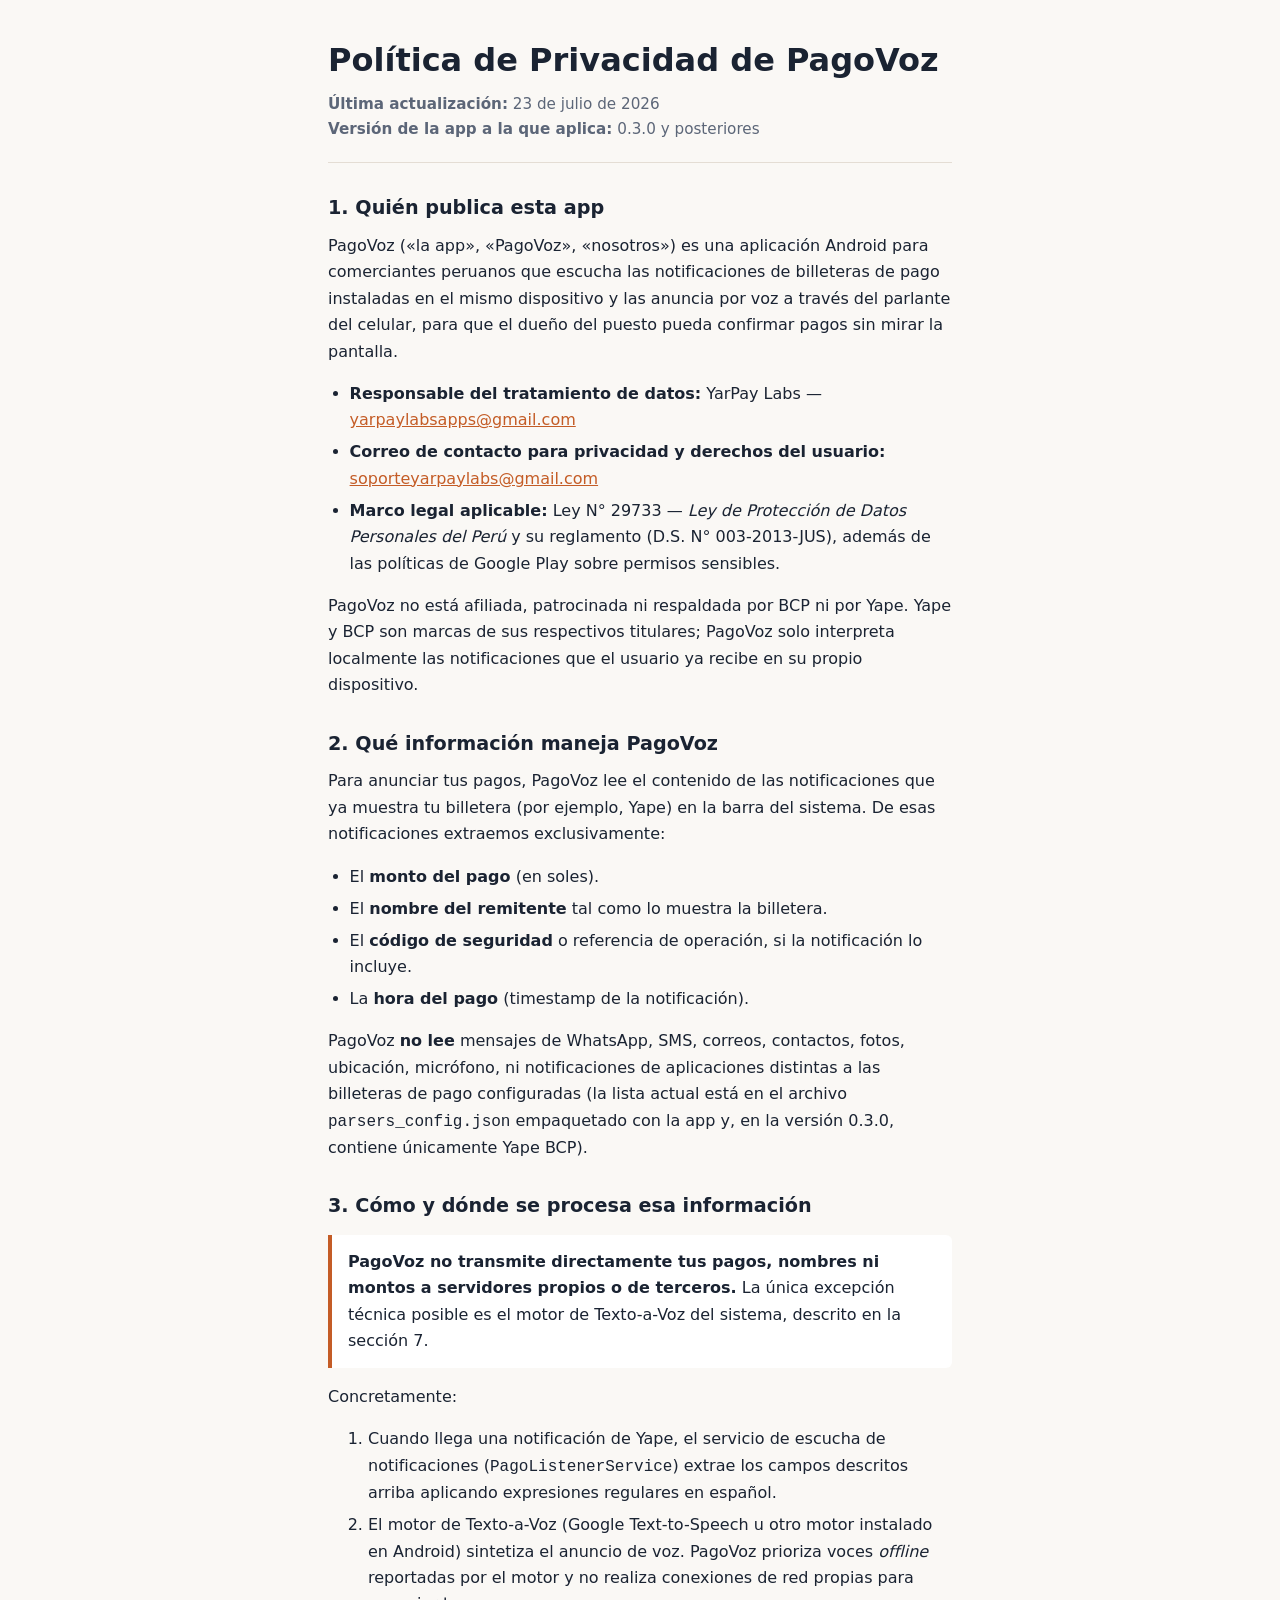
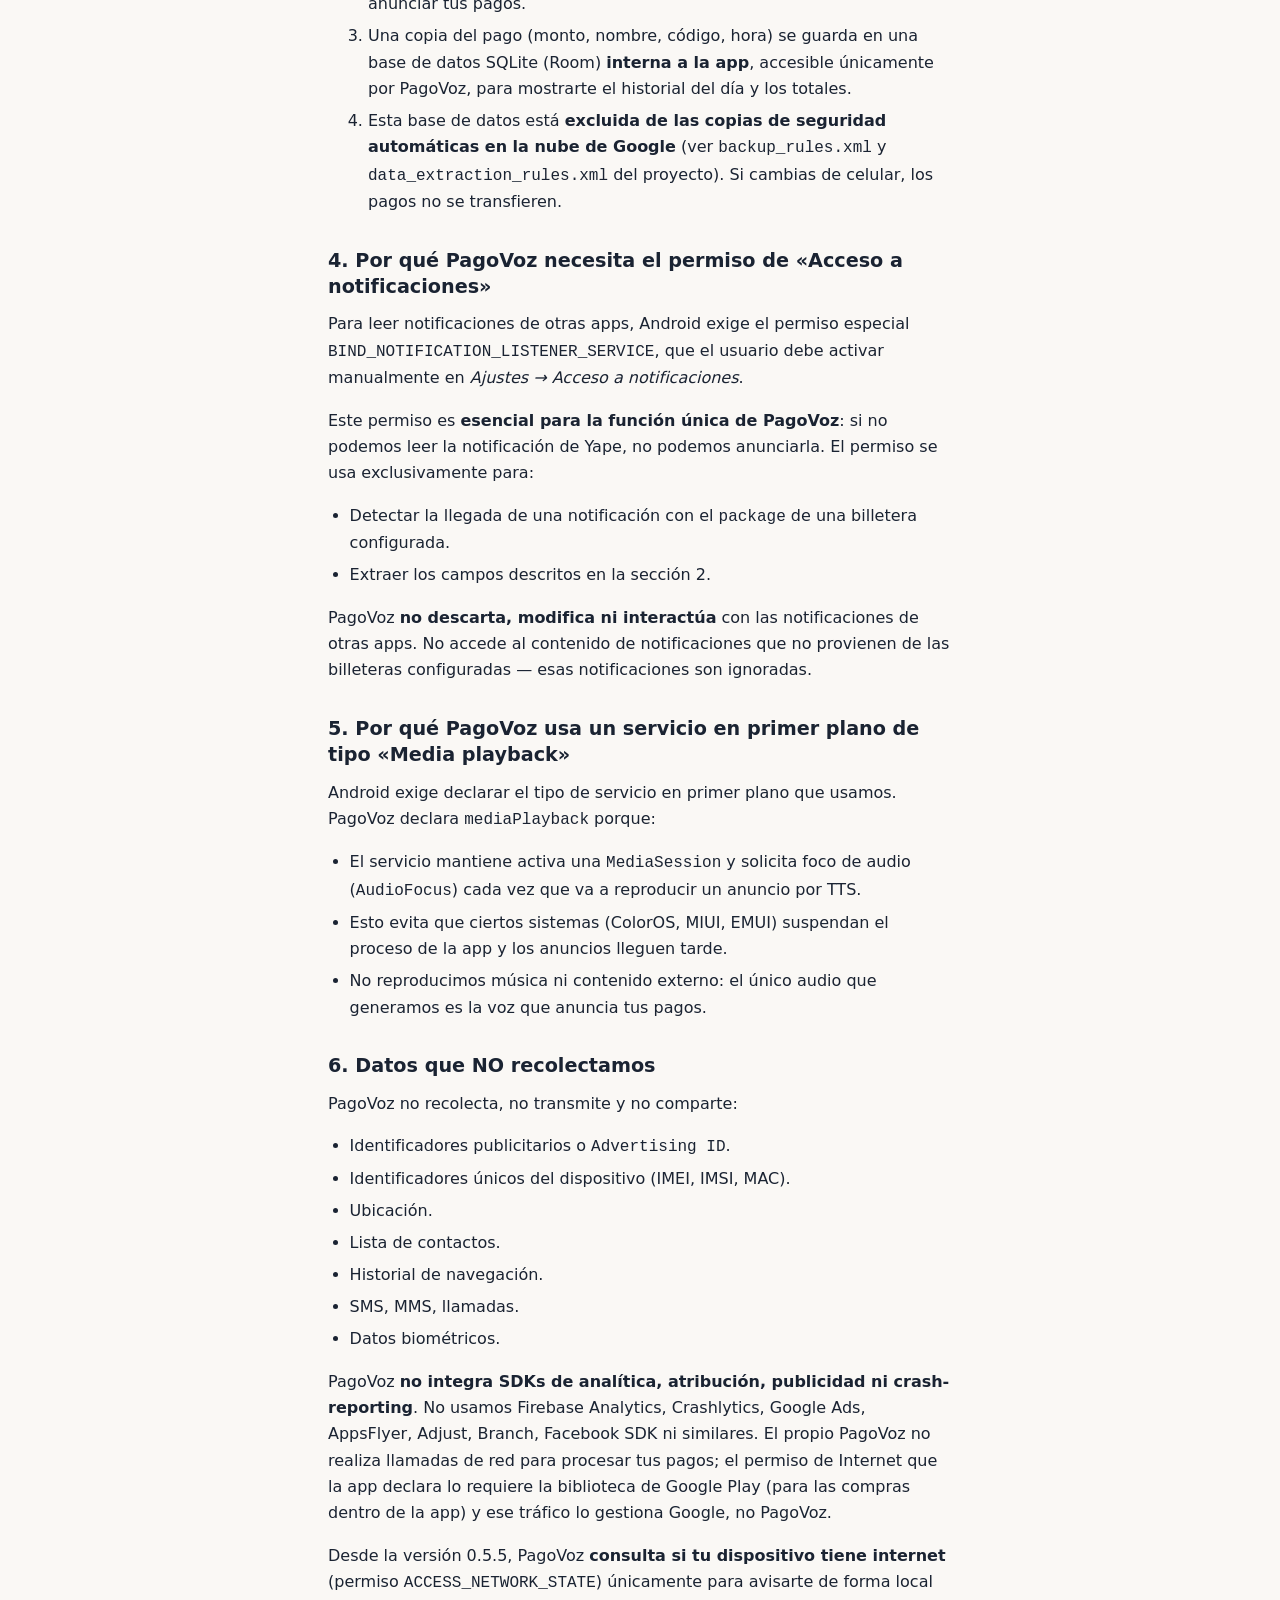
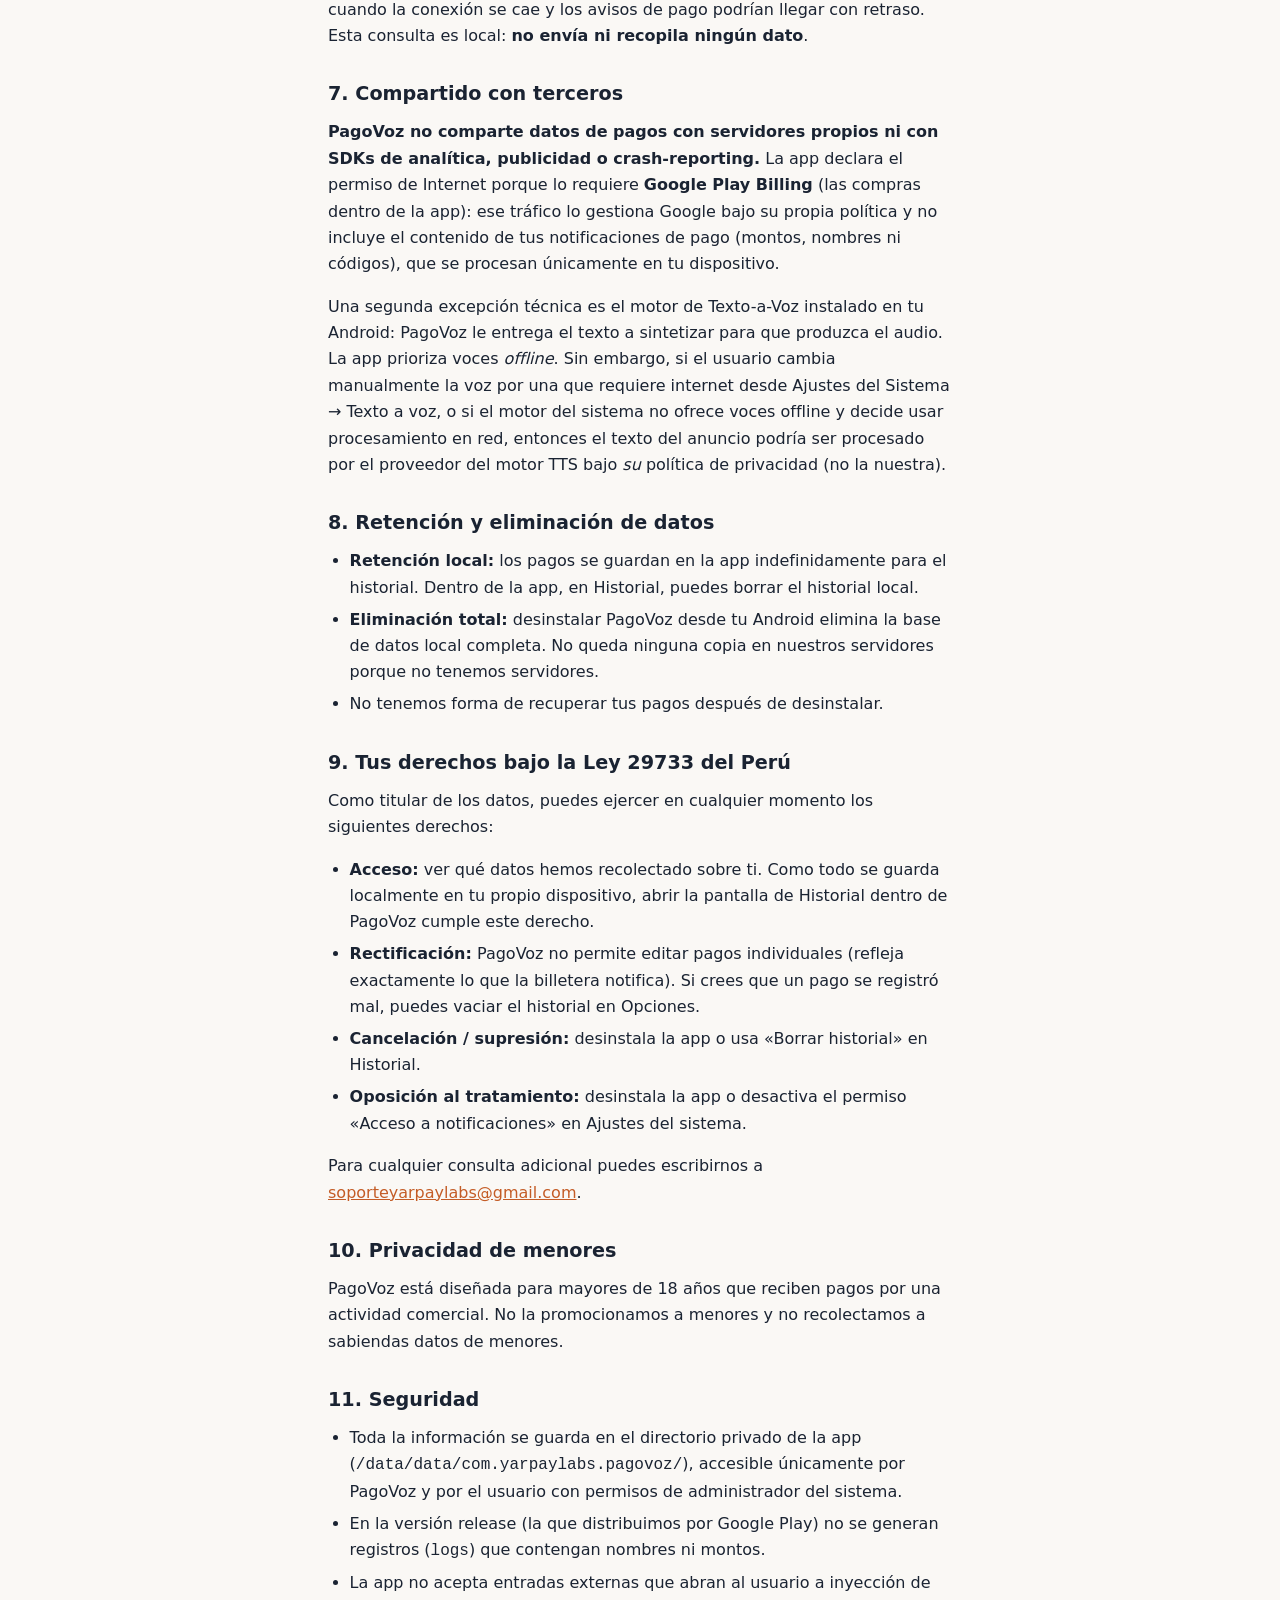
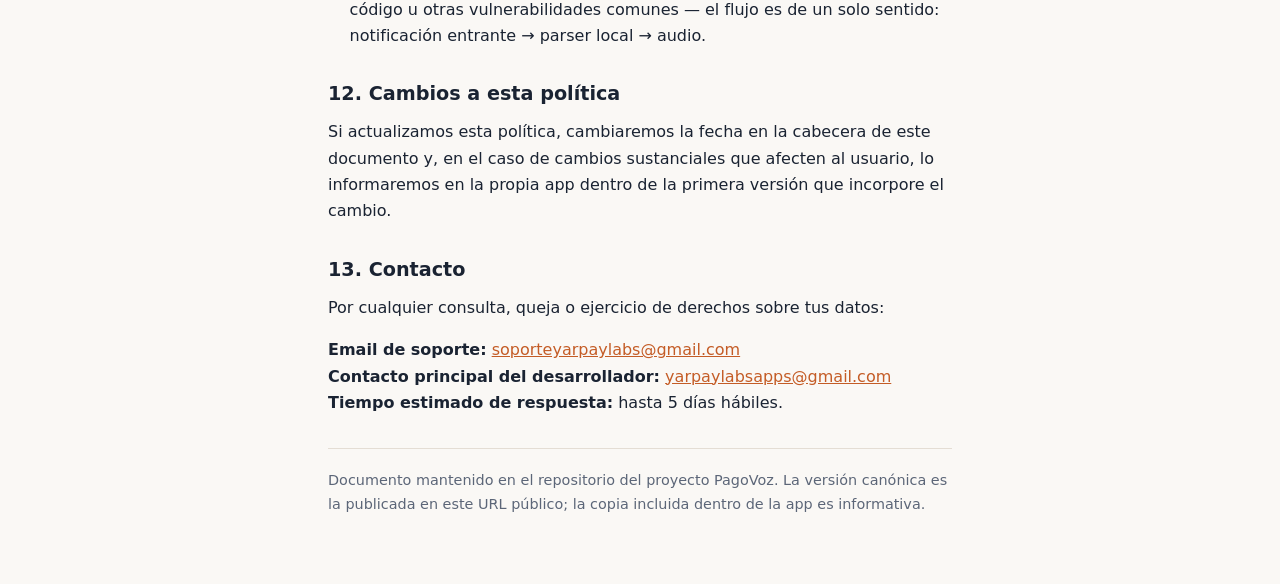
==== commit 35270a3b: "Actualiza politica: ACCESS_NETWORK_STATE (consulta local de internet, sin recopilar datos) - 2026-07" ====
--- a/index.html
+++ b/index.html
@@ -12,7 +12,7 @@
     <header>
       <h1>Política de Privacidad de PagoVoz</h1>
       <p class="meta">
-        <strong>Última actualización:</strong> 17 de junio de 2026<br>
+        <strong>Última actualización:</strong> 23 de julio de 2026<br>
         <strong>Versión de la app a la que aplica:</strong> 0.3.0 y posteriores
       </p>
     </header>
@@ -167,6 +167,12 @@
         procesar tus pagos; el permiso de Internet que la app declara lo requiere la biblioteca de
         Google Play (para las compras dentro de la app) y ese tráfico lo gestiona Google, no PagoVoz.
       </p>
+      <p>
+        Desde la versión 0.5.5, PagoVoz <strong>consulta si tu dispositivo tiene internet</strong>
+        (permiso <code>ACCESS_NETWORK_STATE</code>) únicamente para avisarte de forma local cuando la
+        conexión se cae y los avisos de pago podrían llegar con retraso. Esta consulta es local:
+        <strong>no envía ni recopila ningún dato</strong>.
+      </p>
     </section>
 
     <section id="terceros">
